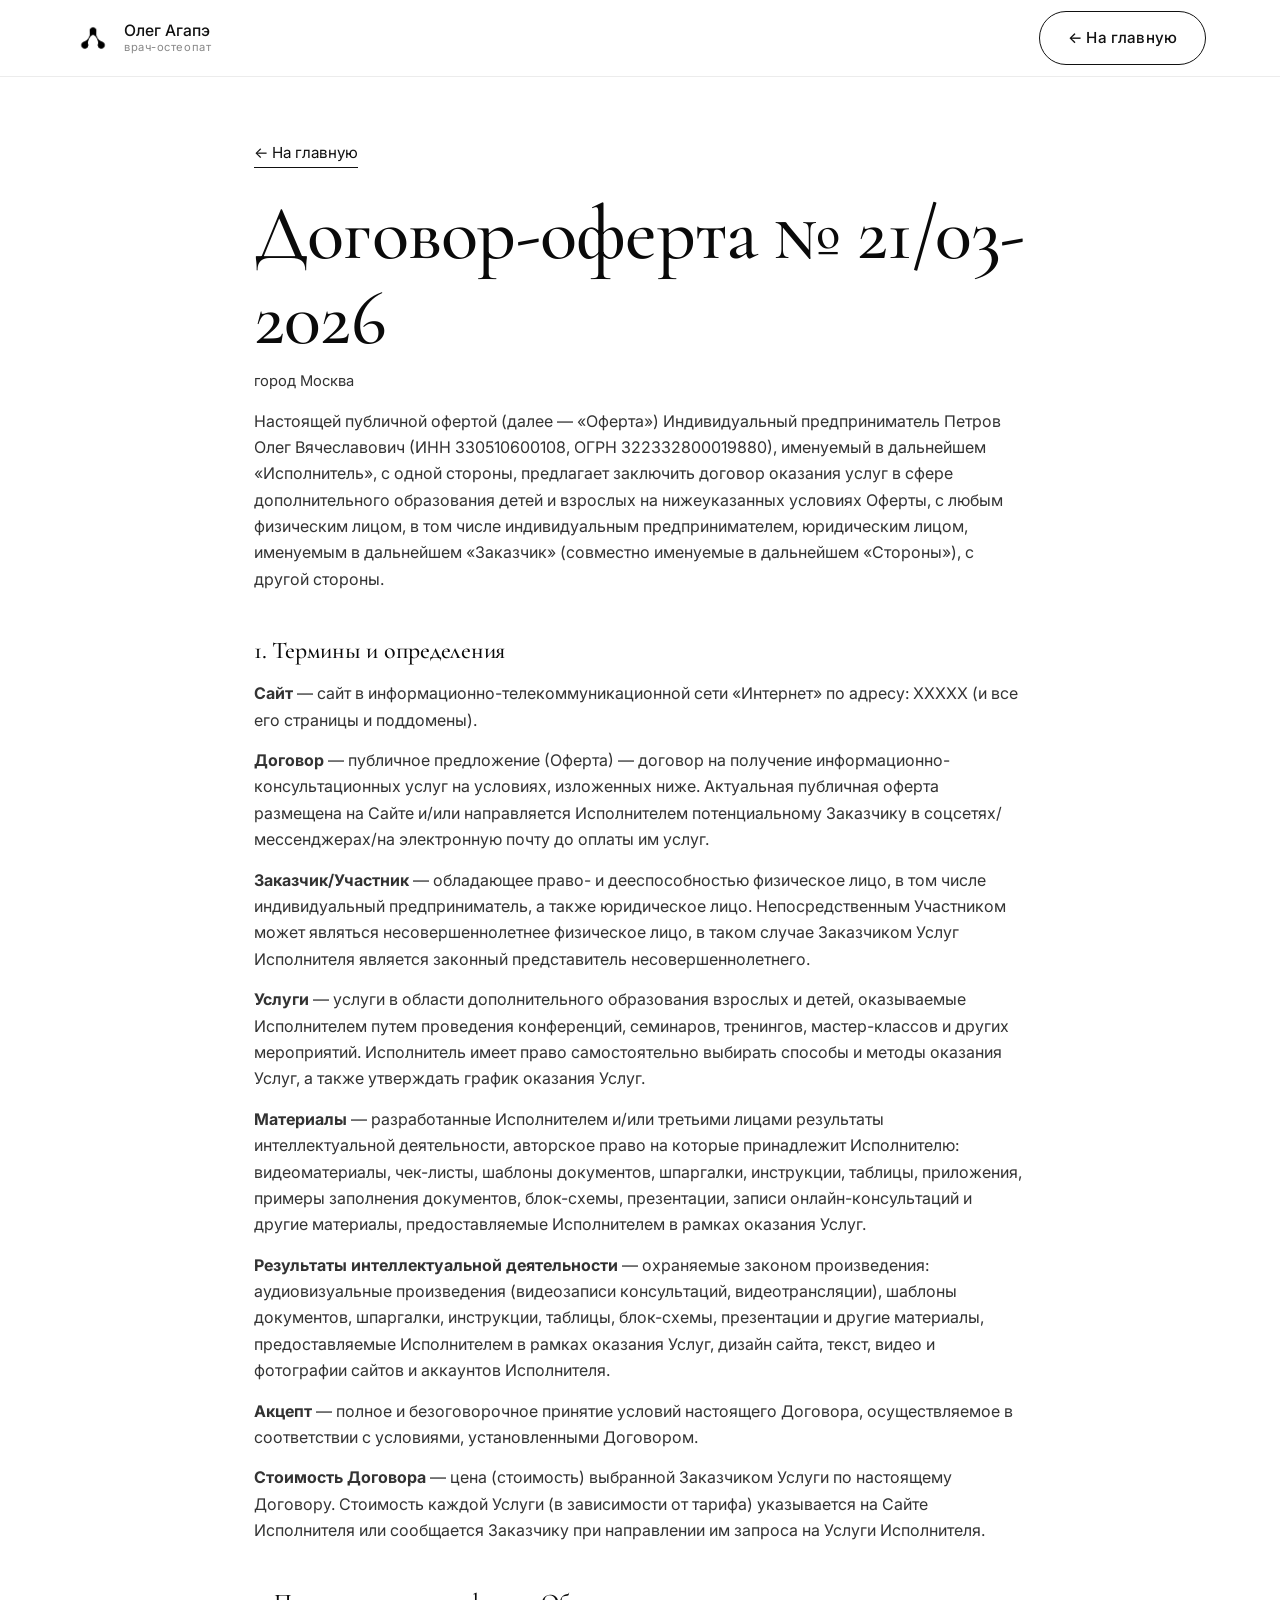
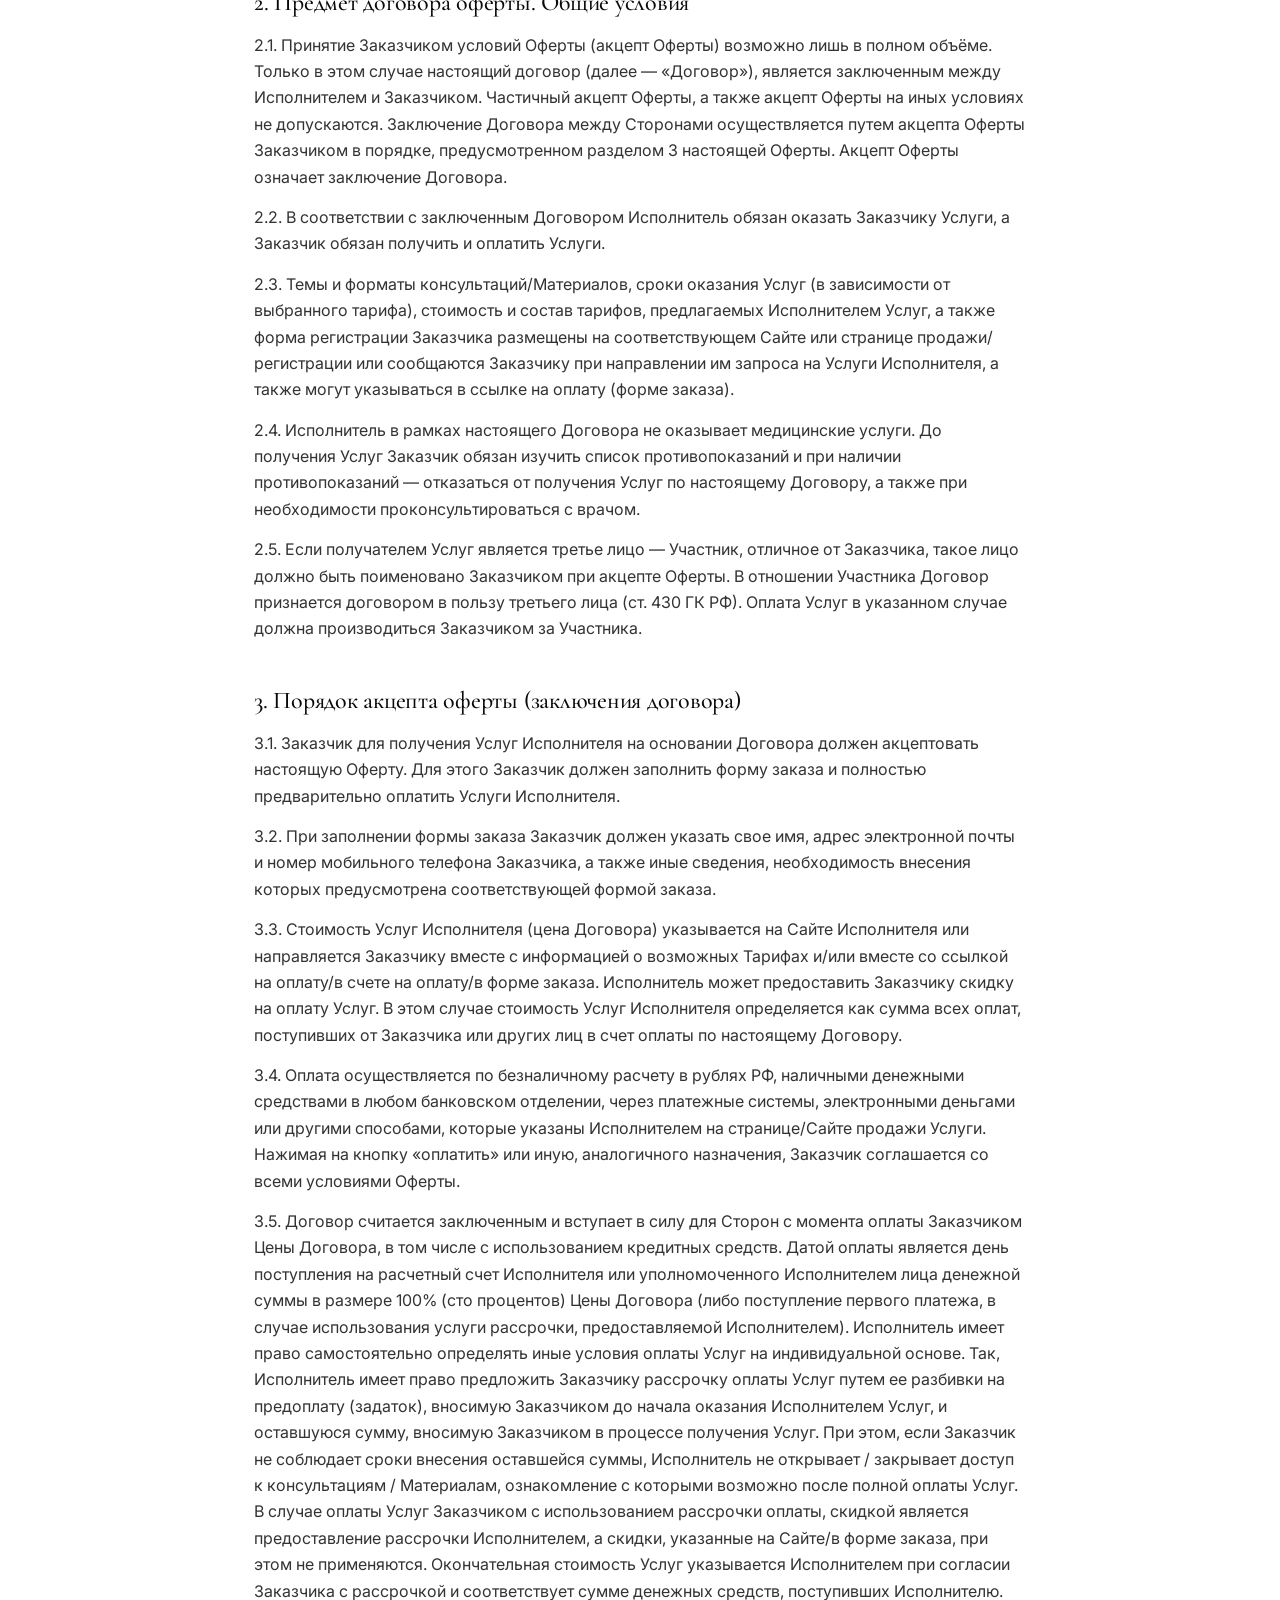
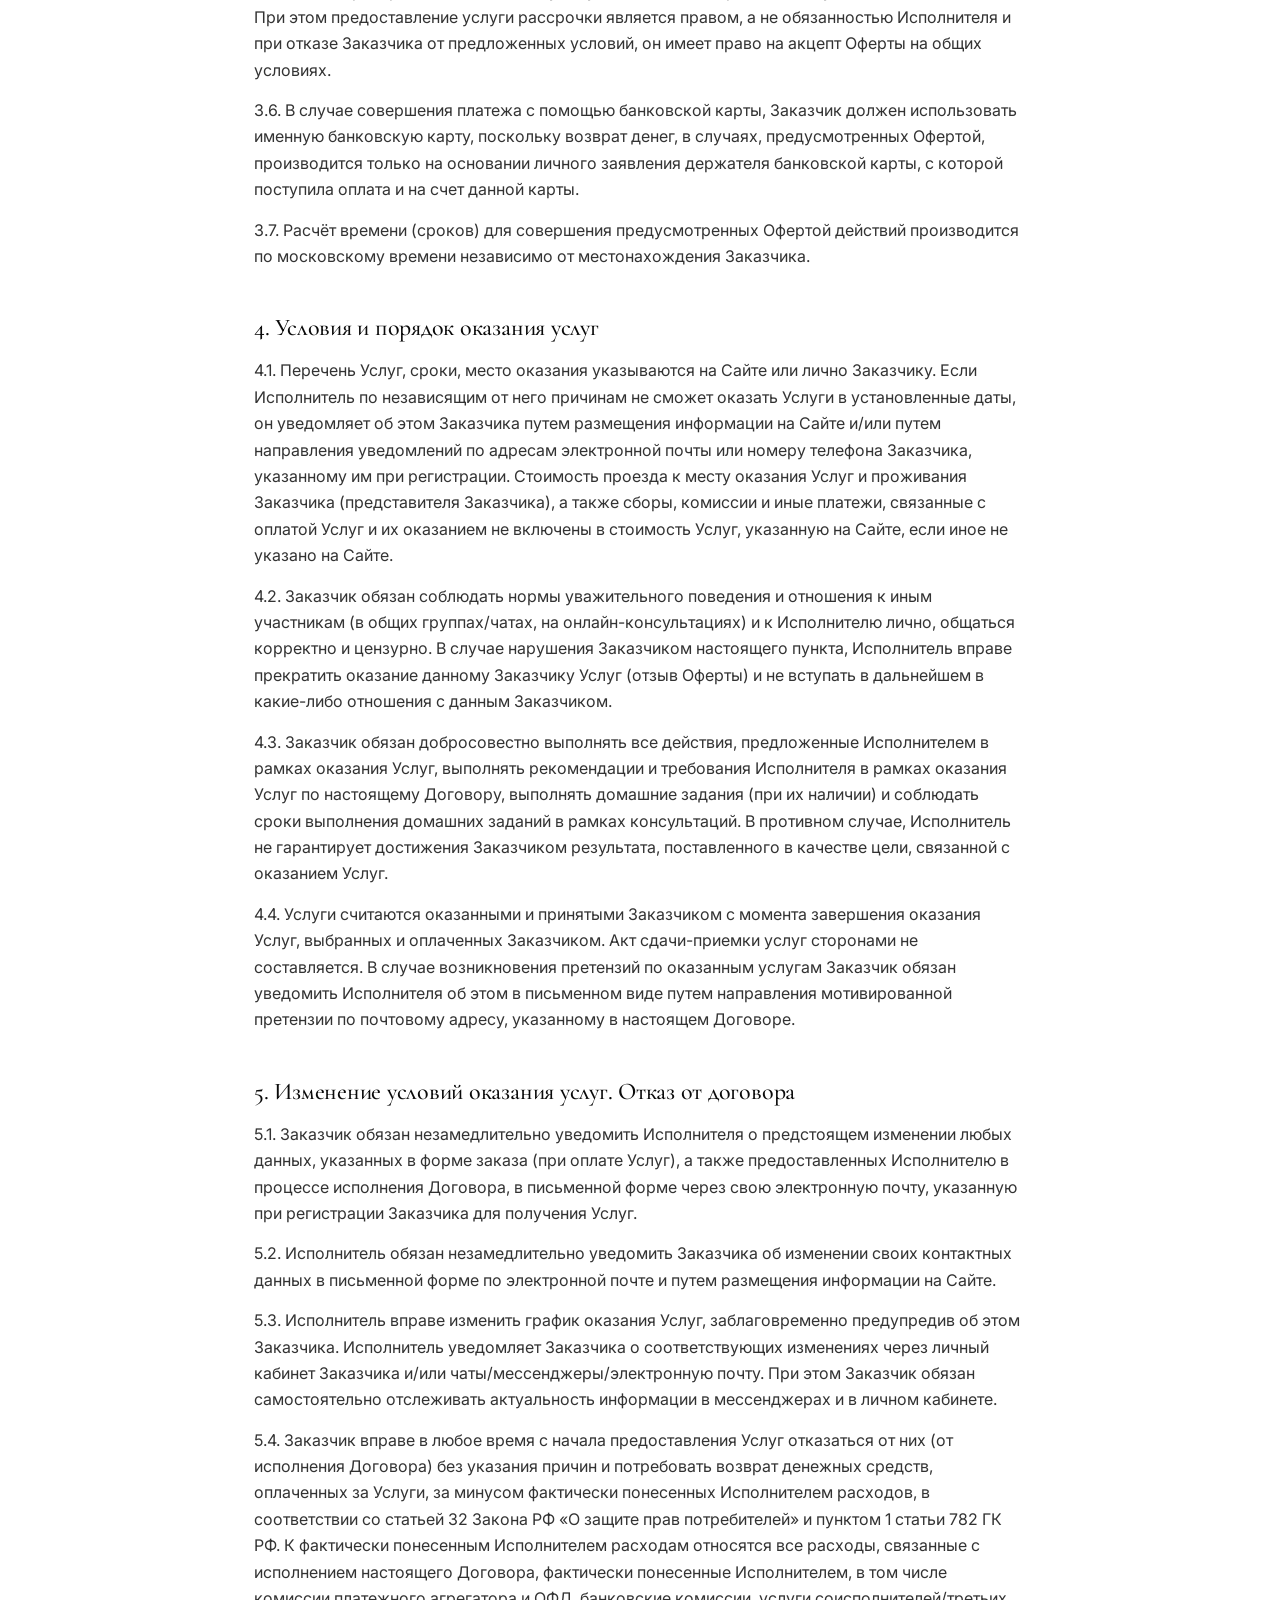
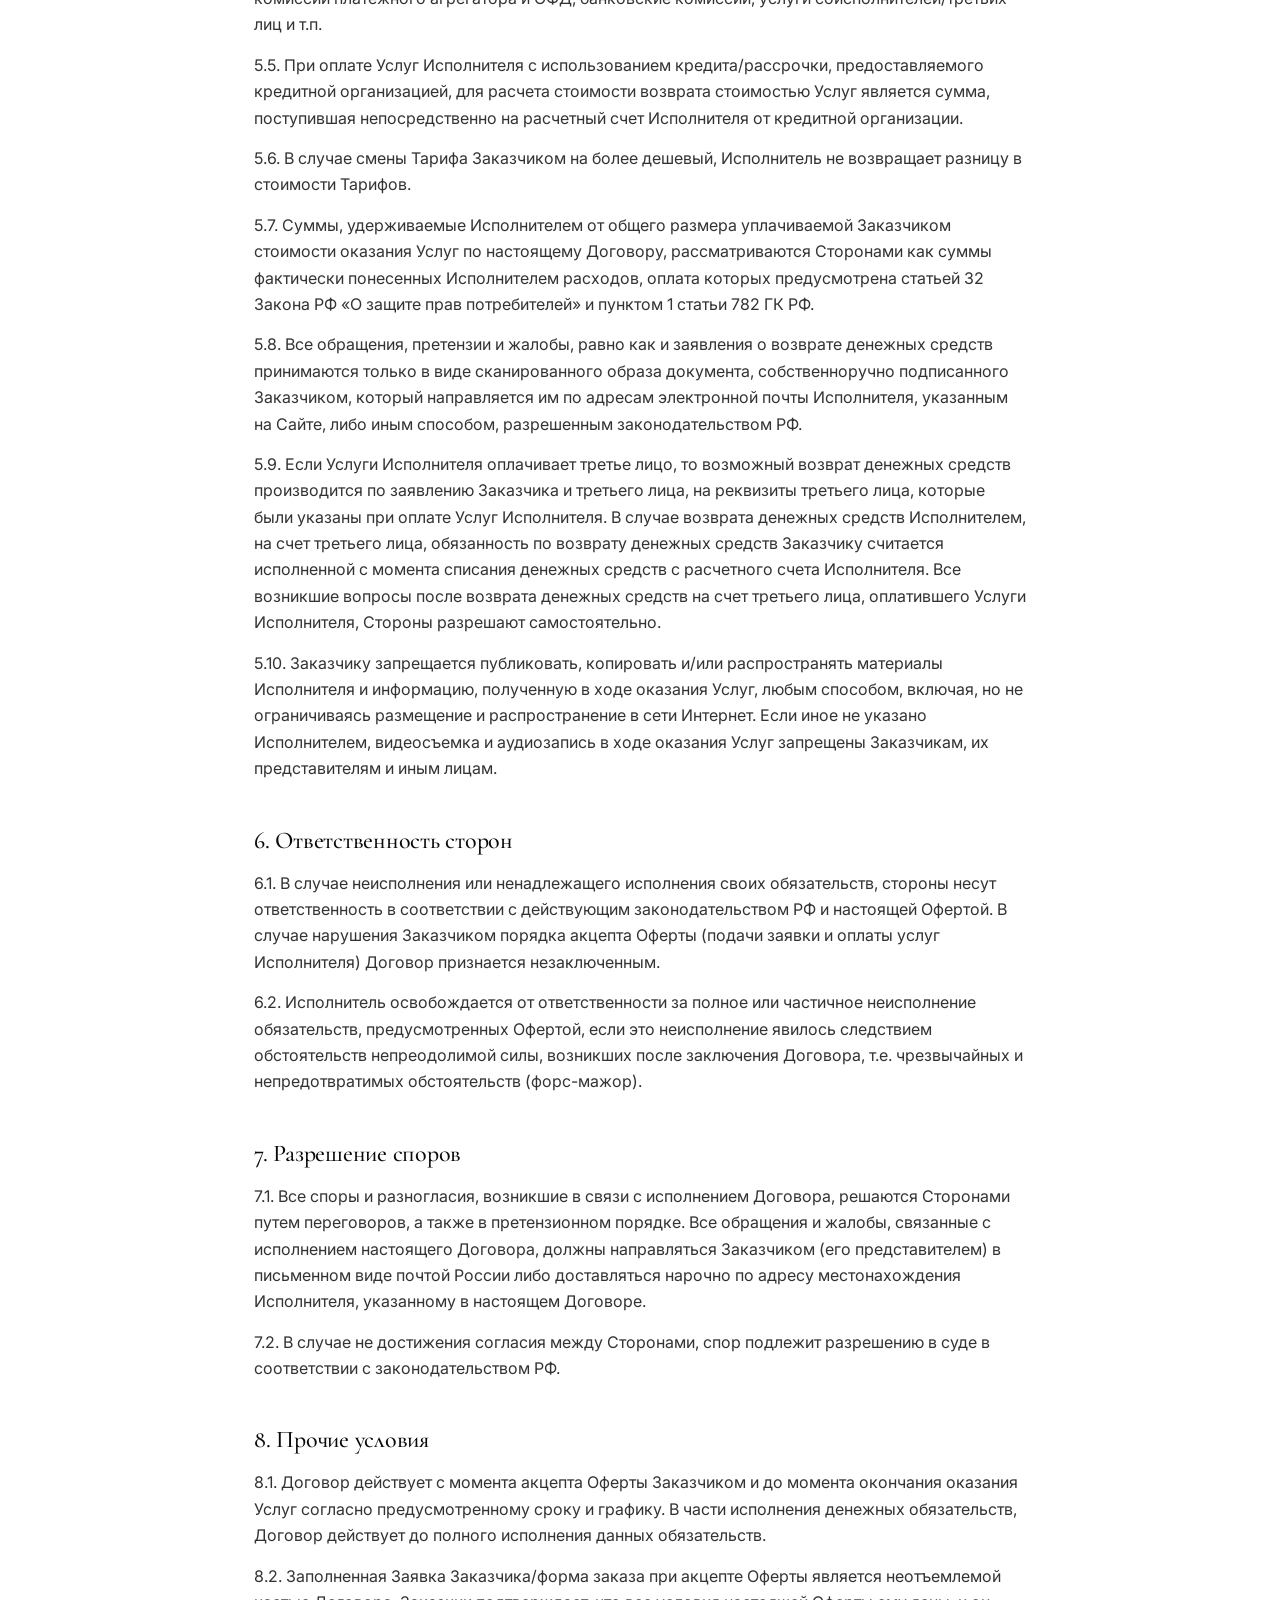
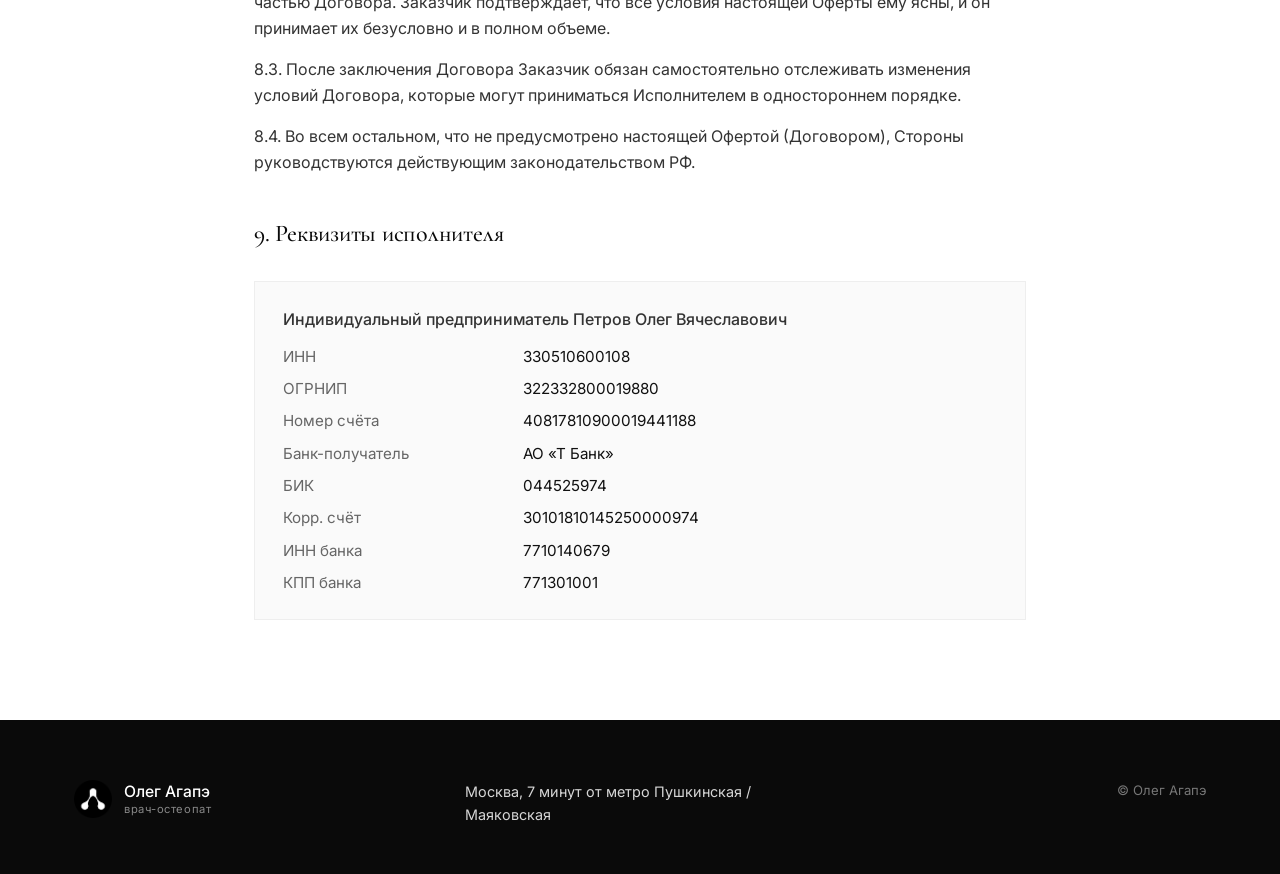
==== offer.html @ b0379479 "Initial commit: landing page, offer, diplomas gallery" ====
<!DOCTYPE html>
<html lang="ru">
<head>
    <meta charset="UTF-8">
    <meta name="viewport" content="width=device-width, initial-scale=1.0">
    <title>Публичная оферта — Олег Агапэ</title>
    <link rel="icon" type="image/png" href="images/logo.png">
    <link rel="preconnect" href="https://fonts.googleapis.com">
    <link rel="preconnect" href="https://fonts.gstatic.com" crossorigin>
    <link href="https://fonts.googleapis.com/css2?family=Cormorant+Garamond:wght@400;500;600&family=Inter:wght@300;400;500;600&display=swap" rel="stylesheet">
    <link rel="stylesheet" href="styles.css">
    <style>
        .offer { padding: 140px 0 100px; }
        .offer__inner { max-width: 820px; }
        .offer h1 { margin: 0 0 8px; }
        .offer h2 {
            font-family: 'Cormorant Garamond', Georgia, serif;
            font-size: 1.5rem;
            font-weight: 500;
            margin: 44px 0 14px;
            line-height: 1.25;
        }
        .offer__meta { color: #666; font-size: 0.92rem; margin: 0 0 36px; }
        .offer__lead { color: #333; margin: 0 0 28px; }
        .offer p { color: #333; line-height: 1.65; margin: 0 0 14px; }
        .offer p.offer__clause { padding-left: 0; }
        .offer ul, .offer ol { padding-left: 22px; color: #333; line-height: 1.65; }
        .offer ul li, .offer ol li { margin-bottom: 8px; }
        .back {
            display: inline-block;
            margin-bottom: 24px;
            border-bottom: 1px solid #111;
            padding-bottom: 2px;
            font-size: 0.95rem;
        }
        .offer__requisites {
            background: #fafafa;
            border: 1px solid #eee;
            padding: 24px 28px;
            margin-top: 32px;
        }
        .offer__requisites dl {
            display: grid;
            grid-template-columns: 220px 1fr;
            gap: 8px 20px;
            margin: 12px 0 0;
            font-size: 0.95rem;
        }
        .offer__requisites dt { color: #666; }
        .offer__requisites dd { margin: 0; color: #111; }
        @media (max-width: 640px) {
            .offer { padding: 110px 0 64px; }
            .offer h2 { font-size: 1.3rem; margin: 32px 0 12px; }
            .offer__requisites { padding: 20px; }
            .offer__requisites dl { grid-template-columns: 1fr; gap: 2px 0; }
            .offer__requisites dt { margin-top: 10px; }
        }
    </style>
</head>
<body>
<header class="header is-scrolled">
    <div class="container header__inner">
        <a href="index.html" class="logo">
            <span class="logo__mark"><img src="images/logo.png" alt="Олег Агапэ"></span>
            <span class="logo__text">Олег Агапэ<small>врач-остеопат</small></span>
        </a>
        <a href="index.html" class="btn btn--ghost">← На главную</a>
    </div>
</header>

<main>
    <section class="offer">
        <div class="container offer__inner">
            <a href="index.html" class="back">← На главную</a>
            <h1>Договор-оферта № 21/03-2026</h1>
            <p class="offer__meta">город Москва</p>

            <p class="offer__lead">Настоящей публичной офертой (далее — «Оферта») Индивидуальный предприниматель Петров Олег Вячеславович (ИНН 330510600108, ОГРН 322332800019880), именуемый в дальнейшем «Исполнитель», с одной стороны, предлагает заключить договор оказания услуг в сфере дополнительного образования детей и взрослых на нижеуказанных условиях Оферты, с любым физическим лицом, в том числе индивидуальным предпринимателем, юридическим лицом, именуемым в дальнейшем «Заказчик» (совместно именуемые в дальнейшем «Стороны»), с другой стороны.</p>

            <h2>1. Термины и определения</h2>
            <p><strong>Сайт</strong> — сайт в информационно-телекоммуникационной сети «Интернет» по адресу: ХХХХХ (и все его страницы и поддомены).</p>
            <p><strong>Договор</strong> — публичное предложение (Оферта) — договор на получение информационно-консультационных услуг на условиях, изложенных ниже. Актуальная публичная оферта размещена на Сайте и/или направляется Исполнителем потенциальному Заказчику в соцсетях/мессенджерах/на электронную почту до оплаты им услуг.</p>
            <p><strong>Заказчик/Участник</strong> — обладающее право- и дееспособностью физическое лицо, в том числе индивидуальный предприниматель, а также юридическое лицо. Непосредственным Участником может являться несовершеннолетнее физическое лицо, в таком случае Заказчиком Услуг Исполнителя является законный представитель несовершеннолетнего.</p>
            <p><strong>Услуги</strong> — услуги в области дополнительного образования взрослых и детей, оказываемые Исполнителем путем проведения конференций, семинаров, тренингов, мастер-классов и других мероприятий. Исполнитель имеет право самостоятельно выбирать способы и методы оказания Услуг, а также утверждать график оказания Услуг.</p>
            <p><strong>Материалы</strong> — разработанные Исполнителем и/или третьими лицами результаты интеллектуальной деятельности, авторское право на которые принадлежит Исполнителю: видеоматериалы, чек-листы, шаблоны документов, шпаргалки, инструкции, таблицы, приложения, примеры заполнения документов, блок-схемы, презентации, записи онлайн-консультаций и другие материалы, предоставляемые Исполнителем в рамках оказания Услуг.</p>
            <p><strong>Результаты интеллектуальной деятельности</strong> — охраняемые законом произведения: аудиовизуальные произведения (видеозаписи консультаций, видеотрансляции), шаблоны документов, шпаргалки, инструкции, таблицы, блок-схемы, презентации и другие материалы, предоставляемые Исполнителем в рамках оказания Услуг, дизайн сайта, текст, видео и фотографии сайтов и аккаунтов Исполнителя.</p>
            <p><strong>Акцепт</strong> — полное и безоговорочное принятие условий настоящего Договора, осуществляемое в соответствии с условиями, установленными Договором.</p>
            <p><strong>Стоимость Договора</strong> — цена (стоимость) выбранной Заказчиком Услуги по настоящему Договору. Стоимость каждой Услуги (в зависимости от тарифа) указывается на Сайте Исполнителя или сообщается Заказчику при направлении им запроса на Услуги Исполнителя.</p>

            <h2>2. Предмет договора оферты. Общие условия</h2>
            <p>2.1. Принятие Заказчиком условий Оферты (акцепт Оферты) возможно лишь в полном объёме. Только в этом случае настоящий договор (далее — «Договор»), является заключенным между Исполнителем и Заказчиком. Частичный акцепт Оферты, а также акцепт Оферты на иных условиях не допускаются. Заключение Договора между Сторонами осуществляется путем акцепта Оферты Заказчиком в порядке, предусмотренном разделом 3 настоящей Оферты. Акцепт Оферты означает заключение Договора.</p>
            <p>2.2. В соответствии с заключенным Договором Исполнитель обязан оказать Заказчику Услуги, а Заказчик обязан получить и оплатить Услуги.</p>
            <p>2.3. Темы и форматы консультаций/Материалов, сроки оказания Услуг (в зависимости от выбранного тарифа), стоимость и состав тарифов, предлагаемых Исполнителем Услуг, а также форма регистрации Заказчика размещены на соответствующем Сайте или странице продажи/регистрации или сообщаются Заказчику при направлении им запроса на Услуги Исполнителя, а также могут указываться в ссылке на оплату (форме заказа).</p>
            <p>2.4. Исполнитель в рамках настоящего Договора не оказывает медицинские услуги. До получения Услуг Заказчик обязан изучить список противопоказаний и при наличии противопоказаний — отказаться от получения Услуг по настоящему Договору, а также при необходимости проконсультироваться с врачом.</p>
            <p>2.5. Если получателем Услуг является третье лицо — Участник, отличное от Заказчика, такое лицо должно быть поименовано Заказчиком при акцепте Оферты. В отношении Участника Договор признается договором в пользу третьего лица (ст. 430 ГК РФ). Оплата Услуг в указанном случае должна производиться Заказчиком за Участника.</p>

            <h2>3. Порядок акцепта оферты (заключения договора)</h2>
            <p>3.1. Заказчик для получения Услуг Исполнителя на основании Договора должен акцептовать настоящую Оферту. Для этого Заказчик должен заполнить форму заказа и полностью предварительно оплатить Услуги Исполнителя.</p>
            <p>3.2. При заполнении формы заказа Заказчик должен указать свое имя, адрес электронной почты и номер мобильного телефона Заказчика, а также иные сведения, необходимость внесения которых предусмотрена соответствующей формой заказа.</p>
            <p>3.3. Стоимость Услуг Исполнителя (цена Договора) указывается на Сайте Исполнителя или направляется Заказчику вместе с информацией о возможных Тарифах и/или вместе со ссылкой на оплату/в счете на оплату/в форме заказа. Исполнитель может предоставить Заказчику скидку на оплату Услуг. В этом случае стоимость Услуг Исполнителя определяется как сумма всех оплат, поступивших от Заказчика или других лиц в счет оплаты по настоящему Договору.</p>
            <p>3.4. Оплата осуществляется по безналичному расчету в рублях РФ, наличными денежными средствами в любом банковском отделении, через платежные системы, электронными деньгами или другими способами, которые указаны Исполнителем на странице/Сайте продажи Услуги. Нажимая на кнопку «оплатить» или иную, аналогичного назначения, Заказчик соглашается со всеми условиями Оферты.</p>
            <p>3.5. Договор считается заключенным и вступает в силу для Сторон с момента оплаты Заказчиком Цены Договора, в том числе с использованием кредитных средств. Датой оплаты является день поступления на расчетный счет Исполнителя или уполномоченного Исполнителем лица денежной суммы в размере 100% (сто процентов) Цены Договора (либо поступление первого платежа, в случае использования услуги рассрочки, предоставляемой Исполнителем). Исполнитель имеет право самостоятельно определять иные условия оплаты Услуг на индивидуальной основе. Так, Исполнитель имеет право предложить Заказчику рассрочку оплаты Услуг путем ее разбивки на предоплату (задаток), вносимую Заказчиком до начала оказания Исполнителем Услуг, и оставшуюся сумму, вносимую Заказчиком в процессе получения Услуг. При этом, если Заказчик не соблюдает сроки внесения оставшейся суммы, Исполнитель не открывает / закрывает доступ к консультациям / Материалам, ознакомление с которыми возможно после полной оплаты Услуг. В случае оплаты Услуг Заказчиком с использованием рассрочки оплаты, скидкой является предоставление рассрочки Исполнителем, а скидки, указанные на Сайте/в форме заказа, при этом не применяются. Окончательная стоимость Услуг указывается Исполнителем при согласии Заказчика с рассрочкой и соответствует сумме денежных средств, поступивших Исполнителю. При этом предоставление услуги рассрочки является правом, а не обязанностью Исполнителя и при отказе Заказчика от предложенных условий, он имеет право на акцепт Оферты на общих условиях.</p>
            <p>3.6. В случае совершения платежа с помощью банковской карты, Заказчик должен использовать именную банковскую карту, поскольку возврат денег, в случаях, предусмотренных Офертой, производится только на основании личного заявления держателя банковской карты, с которой поступила оплата и на счет данной карты.</p>
            <p>3.7. Расчёт времени (сроков) для совершения предусмотренных Офертой действий производится по московскому времени независимо от местонахождения Заказчика.</p>

            <h2>4. Условия и порядок оказания услуг</h2>
            <p>4.1. Перечень Услуг, сроки, место оказания указываются на Сайте или лично Заказчику. Если Исполнитель по независящим от него причинам не сможет оказать Услуги в установленные даты, он уведомляет об этом Заказчика путем размещения информации на Сайте и/или путем направления уведомлений по адресам электронной почты или номеру телефона Заказчика, указанному им при регистрации. Стоимость проезда к месту оказания Услуг и проживания Заказчика (представителя Заказчика), а также сборы, комиссии и иные платежи, связанные с оплатой Услуг и их оказанием не включены в стоимость Услуг, указанную на Сайте, если иное не указано на Сайте.</p>
            <p>4.2. Заказчик обязан соблюдать нормы уважительного поведения и отношения к иным участникам (в общих группах/чатах, на онлайн-консультациях) и к Исполнителю лично, общаться корректно и цензурно. В случае нарушения Заказчиком настоящего пункта, Исполнитель вправе прекратить оказание данному Заказчику Услуг (отзыв Оферты) и не вступать в дальнейшем в какие-либо отношения с данным Заказчиком.</p>
            <p>4.3. Заказчик обязан добросовестно выполнять все действия, предложенные Исполнителем в рамках оказания Услуг, выполнять рекомендации и требования Исполнителя в рамках оказания Услуг по настоящему Договору, выполнять домашние задания (при их наличии) и соблюдать сроки выполнения домашних заданий в рамках консультаций. В противном случае, Исполнитель не гарантирует достижения Заказчиком результата, поставленного в качестве цели, связанной с оказанием Услуг.</p>
            <p>4.4. Услуги считаются оказанными и принятыми Заказчиком с момента завершения оказания Услуг, выбранных и оплаченных Заказчиком. Акт сдачи-приемки услуг сторонами не составляется. В случае возникновения претензий по оказанным услугам Заказчик обязан уведомить Исполнителя об этом в письменном виде путем направления мотивированной претензии по почтовому адресу, указанному в настоящем Договоре.</p>

            <h2>5. Изменение условий оказания услуг. Отказ от договора</h2>
            <p>5.1. Заказчик обязан незамедлительно уведомить Исполнителя о предстоящем изменении любых данных, указанных в форме заказа (при оплате Услуг), а также предоставленных Исполнителю в процессе исполнения Договора, в письменной форме через свою электронную почту, указанную при регистрации Заказчика для получения Услуг.</p>
            <p>5.2. Исполнитель обязан незамедлительно уведомить Заказчика об изменении своих контактных данных в письменной форме по электронной почте и путем размещения информации на Сайте.</p>
            <p>5.3. Исполнитель вправе изменить график оказания Услуг, заблаговременно предупредив об этом Заказчика. Исполнитель уведомляет Заказчика о соответствующих изменениях через личный кабинет Заказчика и/или чаты/мессенджеры/электронную почту. При этом Заказчик обязан самостоятельно отслеживать актуальность информации в мессенджерах и в личном кабинете.</p>
            <p>5.4. Заказчик вправе в любое время с начала предоставления Услуг отказаться от них (от исполнения Договора) без указания причин и потребовать возврат денежных средств, оплаченных за Услуги, за минусом фактически понесенных Исполнителем расходов, в соответствии со статьей 32 Закона РФ «О защите прав потребителей» и пунктом 1 статьи 782 ГК РФ. К фактически понесенным Исполнителем расходам относятся все расходы, связанные с исполнением настоящего Договора, фактически понесенные Исполнителем, в том числе комиссии платежного агрегатора и ОФД, банковские комиссии, услуги соисполнителей/третьих лиц и т.п.</p>
            <p>5.5. При оплате Услуг Исполнителя с использованием кредита/рассрочки, предоставляемого кредитной организацией, для расчета стоимости возврата стоимостью Услуг является сумма, поступившая непосредственно на расчетный счет Исполнителя от кредитной организации.</p>
            <p>5.6. В случае смены Тарифа Заказчиком на более дешевый, Исполнитель не возвращает разницу в стоимости Тарифов.</p>
            <p>5.7. Суммы, удерживаемые Исполнителем от общего размера уплачиваемой Заказчиком стоимости оказания Услуг по настоящему Договору, рассматриваются Сторонами как суммы фактически понесенных Исполнителем расходов, оплата которых предусмотрена статьей 32 Закона РФ «О защите прав потребителей» и пунктом 1 статьи 782 ГК РФ.</p>
            <p>5.8. Все обращения, претензии и жалобы, равно как и заявления о возврате денежных средств принимаются только в виде сканированного образа документа, собственноручно подписанного Заказчиком, который направляется им по адресам электронной почты Исполнителя, указанным на Сайте, либо иным способом, разрешенным законодательством РФ.</p>
            <p>5.9. Если Услуги Исполнителя оплачивает третье лицо, то возможный возврат денежных средств производится по заявлению Заказчика и третьего лица, на реквизиты третьего лица, которые были указаны при оплате Услуг Исполнителя. В случае возврата денежных средств Исполнителем, на счет третьего лица, обязанность по возврату денежных средств Заказчику считается исполненной с момента списания денежных средств с расчетного счета Исполнителя. Все возникшие вопросы после возврата денежных средств на счет третьего лица, оплатившего Услуги Исполнителя, Стороны разрешают самостоятельно.</p>
            <p>5.10. Заказчику запрещается публиковать, копировать и/или распространять материалы Исполнителя и информацию, полученную в ходе оказания Услуг, любым способом, включая, но не ограничиваясь размещение и распространение в сети Интернет. Если иное не указано Исполнителем, видеосъемка и аудиозапись в ходе оказания Услуг запрещены Заказчикам, их представителям и иным лицам.</p>

            <h2>6. Ответственность сторон</h2>
            <p>6.1. В случае неисполнения или ненадлежащего исполнения своих обязательств, стороны несут ответственность в соответствии с действующим законодательством РФ и настоящей Офертой. В случае нарушения Заказчиком порядка акцепта Оферты (подачи заявки и оплаты услуг Исполнителя) Договор признается незаключенным.</p>
            <p>6.2. Исполнитель освобождается от ответственности за полное или частичное неисполнение обязательств, предусмотренных Офертой, если это неисполнение явилось следствием обстоятельств непреодолимой силы, возникших после заключения Договора, т.е. чрезвычайных и непредотвратимых обстоятельств (форс-мажор).</p>

            <h2>7. Разрешение споров</h2>
            <p>7.1. Все споры и разногласия, возникшие в связи с исполнением Договора, решаются Сторонами путем переговоров, а также в претензионном порядке. Все обращения и жалобы, связанные с исполнением настоящего Договора, должны направляться Заказчиком (его представителем) в письменном виде почтой России либо доставляться нарочно по адресу местонахождения Исполнителя, указанному в настоящем Договоре.</p>
            <p>7.2. В случае не достижения согласия между Сторонами, спор подлежит разрешению в суде в соответствии с законодательством РФ.</p>

            <h2>8. Прочие условия</h2>
            <p>8.1. Договор действует с момента акцепта Оферты Заказчиком и до момента окончания оказания Услуг согласно предусмотренному сроку и графику. В части исполнения денежных обязательств, Договор действует до полного исполнения данных обязательств.</p>
            <p>8.2. Заполненная Заявка Заказчика/форма заказа при акцепте Оферты является неотъемлемой частью Договора. Заказчик подтверждает, что все условия настоящей Оферты ему ясны, и он принимает их безусловно и в полном объеме.</p>
            <p>8.3. После заключения Договора Заказчик обязан самостоятельно отслеживать изменения условий Договора, которые могут приниматься Исполнителем в одностороннем порядке.</p>
            <p>8.4. Во всем остальном, что не предусмотрено настоящей Офертой (Договором), Стороны руководствуются действующим законодательством РФ.</p>

            <h2>9. Реквизиты исполнителя</h2>
            <div class="offer__requisites">
                <p style="margin:0 0 8px; font-weight: 500;">Индивидуальный предприниматель Петров Олег Вячеславович</p>
                <dl>
                    <dt>ИНН</dt><dd>330510600108</dd>
                    <dt>ОГРНИП</dt><dd>322332800019880</dd>
                    <dt>Номер счёта</dt><dd>40817810900019441188</dd>
                    <dt>Банк-получатель</dt><dd>АО «Т Банк»</dd>
                    <dt>БИК</dt><dd>044525974</dd>
                    <dt>Корр. счёт</dt><dd>30101810145250000974</dd>
                    <dt>ИНН банка</dt><dd>7710140679</dd>
                    <dt>КПП банка</dt><dd>771301001</dd>
                </dl>
            </div>
        </div>
    </section>
</main>

<footer class="footer">
    <div class="container footer__inner">
        <div class="footer__col">
            <span class="logo logo--footer">
                <span class="logo__mark"><img src="images/logo.png" alt="Олег Агапэ"></span>
                <span class="logo__text">Олег Агапэ<small>врач-остеопат</small></span>
            </span>
        </div>
        <div class="footer__col">
            <p>Москва, 7 минут от метро Пушкинская / Маяковская</p>
        </div>
        <div class="footer__col footer__col--right">
            <p class="footer__copy">© Олег Агапэ</p>
        </div>
    </div>
</footer>
</body>
</html>
---- styles.css ----
/* ---------- Reset & base ---------- */
*, *::before, *::after { box-sizing: border-box; }
html, body { margin: 0; padding: 0; }
html { scroll-behavior: smooth; }
body {
    font-family: 'Inter', -apple-system, BlinkMacSystemFont, "Segoe UI", sans-serif;
    color: #111;
    background: #fff;
    font-size: 16px;
    line-height: 1.6;
    -webkit-font-smoothing: antialiased;
    -moz-osx-font-smoothing: grayscale;
}
img { max-width: 100%; display: block; }
a { color: inherit; text-decoration: none; }
ul, ol { padding: 0; margin: 0; list-style: none; }
button { font: inherit; cursor: pointer; border: none; background: none; color: inherit; }

.container {
    width: 100%;
    max-width: 1180px;
    margin: 0 auto;
    padding: 0 24px;
}

/* ---------- Typography ---------- */
h1, h2, h3 {
    font-family: 'Cormorant Garamond', Georgia, serif;
    font-weight: 500;
    letter-spacing: -0.01em;
    line-height: 1.1;
    margin: 0;
    color: #0a0a0a;
}
h1 { font-size: clamp(2.6rem, 6vw, 5rem); }
h2 { font-size: clamp(2rem, 4vw, 3.2rem); }
h3 { font-size: clamp(1.25rem, 2vw, 1.5rem); }

p { margin: 0 0 1em; }

.eyebrow {
    font-family: 'Inter', sans-serif;
    font-size: 0.78rem;
    text-transform: uppercase;
    letter-spacing: 0.22em;
    color: #888;
    margin: 0 0 14px;
    font-weight: 500;
}
.subhead {
    font-family: 'Cormorant Garamond', Georgia, serif;
    font-weight: 500;
    font-size: 1.6rem;
    margin: 60px 0 24px;
    color: #0a0a0a;
}

.section { padding: 110px 0; border-top: 1px solid #ececec; }
.section--alt { background: #fafafa; }
.section__title { margin-bottom: 28px; max-width: 800px; }
.section__lead { color: #555; max-width: 640px; font-size: 1.05rem; margin-bottom: 50px; }

/* ---------- Buttons ---------- */
.btn {
    display: inline-flex;
    align-items: center;
    justify-content: center;
    padding: 14px 28px;
    border-radius: 999px;
    font-weight: 500;
    font-size: 0.95rem;
    letter-spacing: 0.01em;
    transition: all .2s ease;
    border: 1px solid transparent;
    white-space: nowrap;
    cursor: pointer;
}
.btn--primary { background: #111; color: #fff; }
.btn--primary:hover { background: #fff; color: #111; border-color: #111; }
.btn--ghost { background: transparent; color: #111; border-color: #111; }
.btn--ghost:hover { background: #111; color: #fff; }
.btn--lg { padding: 18px 36px; font-size: 1rem; }

/* ---------- Header ---------- */
.header {
    position: fixed;
    top: 0; left: 0; right: 0;
    z-index: 100;
    background: rgba(255,255,255,0.92);
    backdrop-filter: saturate(180%) blur(14px);
    -webkit-backdrop-filter: saturate(180%) blur(14px);
    border-bottom: 1px solid transparent;
    transition: border-color .2s ease, background .2s ease;
}
.header.is-scrolled {
    border-bottom-color: #ececec;
    background: rgba(255,255,255,0.96);
}
.header__inner {
    display: flex;
    align-items: center;
    justify-content: space-between;
    gap: 24px;
    height: 76px;
}
.logo {
    display: inline-flex;
    align-items: center;
    gap: 12px;
    font-weight: 500;
}
.logo__mark {
    display: inline-flex;
    align-items: center;
    justify-content: center;
    width: 38px; height: 38px;
}
.logo__mark img {
    width: 100%;
    height: 100%;
    object-fit: contain;
    display: block;
}
.logo__text {
    display: flex;
    flex-direction: column;
    line-height: 1.1;
    font-size: 0.98rem;
}
.logo__text small {
    font-size: 0.7rem;
    color: #888;
    font-weight: 400;
    text-transform: lowercase;
    letter-spacing: 0.05em;
    margin-top: 2px;
}

.nav {
    display: flex;
    align-items: center;
    gap: 28px;
}
.nav__link {
    font-size: 0.92rem;
    color: #333;
    position: relative;
    padding: 6px 0;
    transition: color .2s ease;
}
.nav__link::after {
    content: '';
    position: absolute;
    left: 0; right: 0; bottom: 0;
    height: 1px;
    background: #111;
    transform: scaleX(0);
    transform-origin: left;
    transition: transform .25s ease;
}
.nav__link:hover { color: #111; }
.nav__link:hover::after { transform: scaleX(1); }

.header__cta { padding: 11px 22px; font-size: 0.9rem; }

.burger {
    display: none;
    flex-direction: column;
    gap: 5px;
    width: 32px; height: 32px;
    align-items: center;
    justify-content: center;
}
.burger span {
    display: block;
    width: 22px; height: 1.5px;
    background: #111;
    transition: transform .25s ease, opacity .25s ease;
}
.burger.is-open span:nth-child(1) { transform: translateY(6.5px) rotate(45deg); }
.burger.is-open span:nth-child(2) { opacity: 0; }
.burger.is-open span:nth-child(3) { transform: translateY(-6.5px) rotate(-45deg); }

/* ---------- Hero ---------- */
.hero { padding: 160px 0 110px; }
.hero__inner {
    display: grid;
    grid-template-columns: 1fr 1fr;
    gap: 80px;
    align-items: center;
}
.hero__media {
    position: relative;
    aspect-ratio: 4 / 5;
    background: #f2f2f2;
    overflow: hidden;
}
.hero__photo {
    width: 100%;
    height: 100%;
    object-fit: cover;
    filter: grayscale(100%) contrast(1.02);
}
.hero__placeholder {
    display: none;
    position: absolute;
    inset: 0;
    align-items: center;
    justify-content: center;
    color: #999;
    font-family: 'Cormorant Garamond', Georgia, serif;
    font-size: 1.4rem;
    text-align: center;
    line-height: 1.4;
    background: repeating-linear-gradient(45deg, #f2f2f2 0 14px, #ededed 14px 28px);
}
.hero__media--placeholder .hero__placeholder { display: flex; }

.hero__eyebrow {
    text-transform: uppercase;
    letter-spacing: 0.22em;
    font-size: 0.78rem;
    color: #888;
    margin: 0 0 22px;
}
.hero__title { margin-bottom: 22px; }
.hero__sub {
    font-size: 1.1rem;
    color: #444;
    max-width: 460px;
    margin-bottom: 40px;
}

/* ---------- About ---------- */
.about__list {
    display: grid;
    grid-template-columns: 1fr 1fr;
    gap: 14px 40px;
    max-width: 960px;
    margin-bottom: 80px;
}
.about__list li {
    position: relative;
    padding-left: 26px;
    color: #2a2a2a;
    font-size: 1rem;
    line-height: 1.6;
}
.about__list li::before {
    content: '';
    position: absolute;
    left: 0; top: 12px;
    width: 14px; height: 1px;
    background: #111;
}

.diplomas { margin-top: 40px; }
.diplomas__title {
    font-family: 'Cormorant Garamond', Georgia, serif;
    font-size: 1.6rem;
    margin: 0 0 28px;
}
.diplomas__grid {
    display: grid;
    grid-template-columns: repeat(4, 1fr);
    gap: 24px;
    margin-bottom: 32px;
}
.diploma {
    display: flex;
    flex-direction: column;
    gap: 14px;
    background: transparent;
    border: 0;
    padding: 0;
    margin: 0;
    text-align: left;
    font: inherit;
    color: inherit;
    cursor: pointer;
}
.diploma__img {
    display: block;
    aspect-ratio: 3 / 4;
    background: #f4f4f4;
    border: 1px solid #e6e6e6;
    overflow: hidden;
    transition: transform .25s ease, box-shadow .25s ease;
}
.diploma__img img {
    width: 100%;
    height: 100%;
    object-fit: cover;
    object-position: center;
    display: block;
}
.diploma:hover .diploma__img,
.diploma:focus-visible .diploma__img {
    transform: translateY(-2px);
    box-shadow: 0 12px 28px rgba(0, 0, 0, .08);
}
.diploma:focus-visible { outline: none; }
.diploma:focus-visible .diploma__img { box-shadow: 0 0 0 2px #111, 0 12px 28px rgba(0, 0, 0, .08); }
.diploma__caption {
    font-size: 0.88rem;
    color: #555;
    margin: 0;
    line-height: 1.4;
    display: block;
}
.link-arrow {
    display: inline-block;
    border-bottom: 1px solid #111;
    padding-bottom: 3px;
    font-size: 0.95rem;
    transition: gap .2s ease;
}
.link-arrow--btn {
    background: transparent;
    border: 0;
    border-bottom: 1px solid #111;
    padding: 0 0 3px;
    margin: 0;
    font: inherit;
    color: inherit;
    cursor: pointer;
}

/* Lightbox */
.lightbox {
    position: fixed;
    inset: 0;
    background: rgba(17, 17, 17, .92);
    display: none;
    flex-direction: column;
    align-items: center;
    justify-content: center;
    z-index: 1000;
    padding: 24px;
}
.lightbox.is-open { display: flex; }
.lightbox__stage {
    margin: 0;
    max-width: min(1100px, 100%);
    max-height: calc(100vh - 220px);
    display: flex;
    flex-direction: column;
    align-items: center;
    gap: 14px;
    flex: 1 1 auto;
    min-height: 0;
}
.lightbox__img {
    max-width: 100%;
    max-height: 100%;
    object-fit: contain;
    background: #fff;
    box-shadow: 0 20px 60px rgba(0, 0, 0, .4);
    min-height: 0;
}
.lightbox__caption {
    color: #e8e8e8;
    font-size: 0.95rem;
    text-align: center;
    max-width: 720px;
}
.lightbox__close,
.lightbox__nav {
    position: absolute;
    background: rgba(255, 255, 255, .08);
    color: #fff;
    border: 1px solid rgba(255, 255, 255, .2);
    width: 48px;
    height: 48px;
    border-radius: 50%;
    font-size: 1.8rem;
    line-height: 1;
    cursor: pointer;
    display: flex;
    align-items: center;
    justify-content: center;
    transition: background .2s ease;
}
.lightbox__close:hover,
.lightbox__nav:hover { background: rgba(255, 255, 255, .18); }
.lightbox__close { top: 20px; right: 20px; }
.lightbox__nav--prev { left: 20px; top: 50%; transform: translateY(-50%); }
.lightbox__nav--next { right: 20px; top: 50%; transform: translateY(-50%); }
.lightbox__thumbs {
    display: flex;
    gap: 8px;
    overflow-x: auto;
    padding: 12px 8px 4px;
    max-width: 100%;
    scrollbar-width: thin;
    scrollbar-color: rgba(255,255,255,.3) transparent;
}
.lightbox__thumbs::-webkit-scrollbar { height: 6px; }
.lightbox__thumbs::-webkit-scrollbar-thumb { background: rgba(255,255,255,.3); border-radius: 3px; }
.lightbox__thumb {
    flex: 0 0 auto;
    width: 68px;
    height: 90px;
    padding: 0;
    border: 2px solid transparent;
    background: #fff;
    cursor: pointer;
    overflow: hidden;
    opacity: .55;
    transition: opacity .2s ease, border-color .2s ease;
}
.lightbox__thumb img {
    width: 100%;
    height: 100%;
    object-fit: cover;
    display: block;
}
.lightbox__thumb:hover { opacity: .85; }
.lightbox__thumb.is-active {
    opacity: 1;
    border-color: #fff;
}
body.lightbox-open { overflow: hidden; }

@media (max-width: 640px) {
    .lightbox { padding: 16px; }
    .lightbox__close { top: 12px; right: 12px; width: 40px; height: 40px; font-size: 1.5rem; }
    .lightbox__nav { width: 40px; height: 40px; font-size: 1.5rem; }
    .lightbox__nav--prev { left: 8px; }
    .lightbox__nav--next { right: 8px; }
    .lightbox__thumb { width: 54px; height: 72px; }
    .lightbox__stage { max-height: calc(100vh - 180px); }
}
.link-arrow:hover { opacity: 0.7; }

/* ---------- Prices ---------- */
.prices {
    display: grid;
    grid-template-columns: repeat(3, 1fr);
    gap: 20px;
    margin-bottom: 24px;
}
.price-card {
    background: #fff;
    border: 1px solid #e6e6e6;
    padding: 36px 30px;
    display: flex;
    flex-direction: column;
    gap: 12px;
    transition: border-color .2s ease, transform .2s ease;
}
.price-card:hover { border-color: #111; }
.price-card--accent {
    background: #111;
    color: #fff;
    border-color: #111;
}
.price-card--accent .price-card__title,
.price-card--accent .price-card__amount { color: #fff; }
.price-card--accent .price-card__meta { color: #aaa; }
.price-card--accent .btn--primary { background: #fff; color: #111; }
.price-card--accent .btn--primary:hover { background: transparent; color: #fff; border-color: #fff; }

.price-card__title {
    font-family: 'Cormorant Garamond', Georgia, serif;
    font-size: 1.5rem;
    color: #111;
    margin: 0;
}
.price-card__meta {
    font-size: 0.85rem;
    color: #888;
    text-transform: uppercase;
    letter-spacing: 0.1em;
    margin: 0;
}
.price-card__amount {
    font-family: 'Cormorant Garamond', Georgia, serif;
    font-size: 2.4rem;
    color: #111;
    margin: 8px 0 18px;
    line-height: 1;
}
.price-card .btn { margin-top: auto; align-self: flex-start; }

/* ---------- Tags ---------- */
.tags {
    display: flex;
    flex-wrap: wrap;
    gap: 10px;
    margin-bottom: 70px;
}
.tags li {
    border: 1px solid #d8d8d8;
    padding: 10px 18px;
    border-radius: 999px;
    font-size: 0.92rem;
    color: #2a2a2a;
    background: #fff;
    transition: all .2s ease;
}
.tags li:hover { border-color: #111; }

/* ---------- CTA band ---------- */
.cta-band {
    background: #111;
    color: #fff;
    padding: 48px 40px;
    display: flex;
    align-items: center;
    justify-content: space-between;
    gap: 32px;
    flex-wrap: wrap;
}
.cta-band p {
    margin: 0;
    font-family: 'Cormorant Garamond', Georgia, serif;
    font-size: 1.5rem;
    line-height: 1.3;
    max-width: 560px;
}
.cta-band .btn--primary { background: #fff; color: #111; }
.cta-band .btn--primary:hover { background: transparent; color: #fff; border-color: #fff; }

/* ---------- Steps ---------- */
.steps {
    display: grid;
    grid-template-columns: repeat(4, 1fr);
    gap: 32px;
    counter-reset: step;
}
.steps li {
    border-top: 1px solid #111;
    padding-top: 22px;
}
.steps__num {
    display: block;
    font-family: 'Cormorant Garamond', Georgia, serif;
    font-size: 1rem;
    color: #888;
    letter-spacing: 0.1em;
    margin-bottom: 14px;
}
.steps h3 { margin-bottom: 10px; font-size: 1.2rem; }
.steps p { color: #555; font-size: 0.95rem; margin: 0; }

/* ---------- Reviews ---------- */
.reviews {
    display: grid;
    grid-template-columns: repeat(3, 1fr);
    gap: 30px;
}
.review {
    margin: 0;
    padding: 36px 30px;
    background: #fff;
    border: 1px solid #e6e6e6;
}
.review blockquote {
    margin: 0 0 20px;
    font-family: 'Cormorant Garamond', Georgia, serif;
    font-size: 1.25rem;
    line-height: 1.45;
    color: #1a1a1a;
}
.review figcaption {
    font-size: 0.88rem;
    color: #888;
    letter-spacing: 0.05em;
}

/* ---------- Articles ---------- */
.articles {
    display: flex;
    flex-direction: column;
}
.articles li {
    display: flex;
    align-items: center;
    justify-content: space-between;
    gap: 20px;
    padding: 26px 0;
    border-bottom: 1px solid #ececec;
    transition: padding .2s ease;
}
.articles li:first-child { border-top: 1px solid #ececec; }
.articles li:hover { padding-left: 8px; }
.articles__source {
    font-family: 'Cormorant Garamond', Georgia, serif;
    font-size: 1.6rem;
    color: #111;
}
.articles__link {
    font-size: 0.95rem;
    border-bottom: 1px solid #111;
    padding-bottom: 3px;
}

/* ---------- Contacts ---------- */
.contacts {
    display: grid;
    grid-template-columns: 1fr 1.2fr;
    gap: 60px;
    align-items: center;
}
.contacts__media {
    position: relative;
    aspect-ratio: 4 / 5;
    background: #f2f2f2;
    overflow: hidden;
}
.contacts__photo {
    width: 100%;
    height: 100%;
    object-fit: cover;
    filter: grayscale(100%) contrast(1.02);
}
.contacts__placeholder {
    display: none;
    position: absolute;
    inset: 0;
    align-items: center;
    justify-content: center;
    color: #999;
    font-family: 'Cormorant Garamond', Georgia, serif;
    font-size: 1.4rem;
    background: repeating-linear-gradient(45deg, #f2f2f2 0 14px, #ededed 14px 28px);
}
.contacts__media--placeholder .contacts__placeholder { display: flex; }

.contacts__lead {
    font-size: 1.1rem;
    color: #444;
    max-width: 480px;
    margin-bottom: 36px;
}
.contacts__list {
    display: flex;
    flex-direction: column;
    margin-bottom: 36px;
}
.contacts__list li {
    display: flex;
    flex-direction: column;
    gap: 6px;
    padding: 22px 0;
    border-bottom: 1px solid #e0e0e0;
}
.contacts__list li:first-child { border-top: 1px solid #e0e0e0; }
.contacts__label {
    font-size: 0.75rem;
    text-transform: uppercase;
    letter-spacing: 0.18em;
    color: #888;
}
.contacts__value {
    font-family: 'Cormorant Garamond', Georgia, serif;
    font-size: 1.4rem;
    color: #111;
    transition: opacity .2s ease;
}
a.contacts__value:hover { opacity: 0.6; }

/* ---------- Footer ---------- */
.footer {
    background: #0a0a0a;
    color: #d6d6d6;
    padding: 60px 0 40px;
    font-size: 0.9rem;
}
.footer__inner {
    display: grid;
    grid-template-columns: 1fr 1fr 1fr;
    gap: 40px;
    align-items: start;
}
.footer a { color: #fff; border-bottom: 1px solid #444; padding-bottom: 1px; transition: border-color .2s ease; }
.footer a:hover { border-color: #fff; }
.footer__col p { margin: 0 0 8px; }
.footer__col--right { text-align: right; display: flex; flex-direction: column; align-items: flex-end; gap: 14px; }
.footer__copy { color: #777; font-size: 0.82rem; margin: 0; }
.logo--footer .logo__mark img { filter: invert(1); }
.logo--footer .logo__text { color: #fff; }
.logo--footer .logo__text small { color: #888; }

/* ---------- Responsive ---------- */
@media (max-width: 960px) {
    .nav { display: none; }
    .header__cta { display: none; }
    .burger { display: flex; }

    .nav.is-open {
        display: flex;
        flex-direction: column;
        align-items: flex-start;
        gap: 0;
        position: absolute;
        top: 76px; left: 0; right: 0;
        background: #fff;
        border-bottom: 1px solid #ececec;
        padding: 12px 24px 24px;
    }
    .nav.is-open .nav__link {
        width: 100%;
        padding: 16px 0;
        border-bottom: 1px solid #f0f0f0;
        font-size: 1.05rem;
    }
    .nav.is-open .header__cta {
        display: inline-flex;
        margin-top: 16px;
        align-self: stretch;
        justify-content: center;
    }

    .hero { padding: 130px 0 80px; }
    .hero__inner { grid-template-columns: 1fr; gap: 40px; }
    .hero__media { max-width: 460px; margin: 0 auto; }

    .section { padding: 80px 0; }
    .about__list { grid-template-columns: 1fr; }
    .diplomas__grid { grid-template-columns: repeat(2, 1fr); }
    .prices { grid-template-columns: 1fr; }
    .steps { grid-template-columns: repeat(2, 1fr); }
    .reviews { grid-template-columns: 1fr; }
    .contacts { grid-template-columns: 1fr; gap: 40px; }
    .contacts__media { max-width: 400px; }

    .cta-band { padding: 36px 28px; flex-direction: column; align-items: flex-start; }
    .cta-band p { font-size: 1.3rem; }

    .articles li { flex-direction: column; align-items: flex-start; gap: 8px; }
    .articles__source { font-size: 1.3rem; }

    .footer__inner { grid-template-columns: 1fr; }
    .footer__col--right { text-align: left; align-items: flex-start; }
}

@media (max-width: 520px) {
    .container { padding: 0 20px; }
    .hero { padding: 120px 0 60px; }
    .section { padding: 64px 0; }
    .diplomas__grid { grid-template-columns: 1fr 1fr; gap: 16px; }
    .steps { grid-template-columns: 1fr; }
    .logo__text { display: none; }
    .header__inner { height: 64px; }
    .nav.is-open { top: 64px; }
}
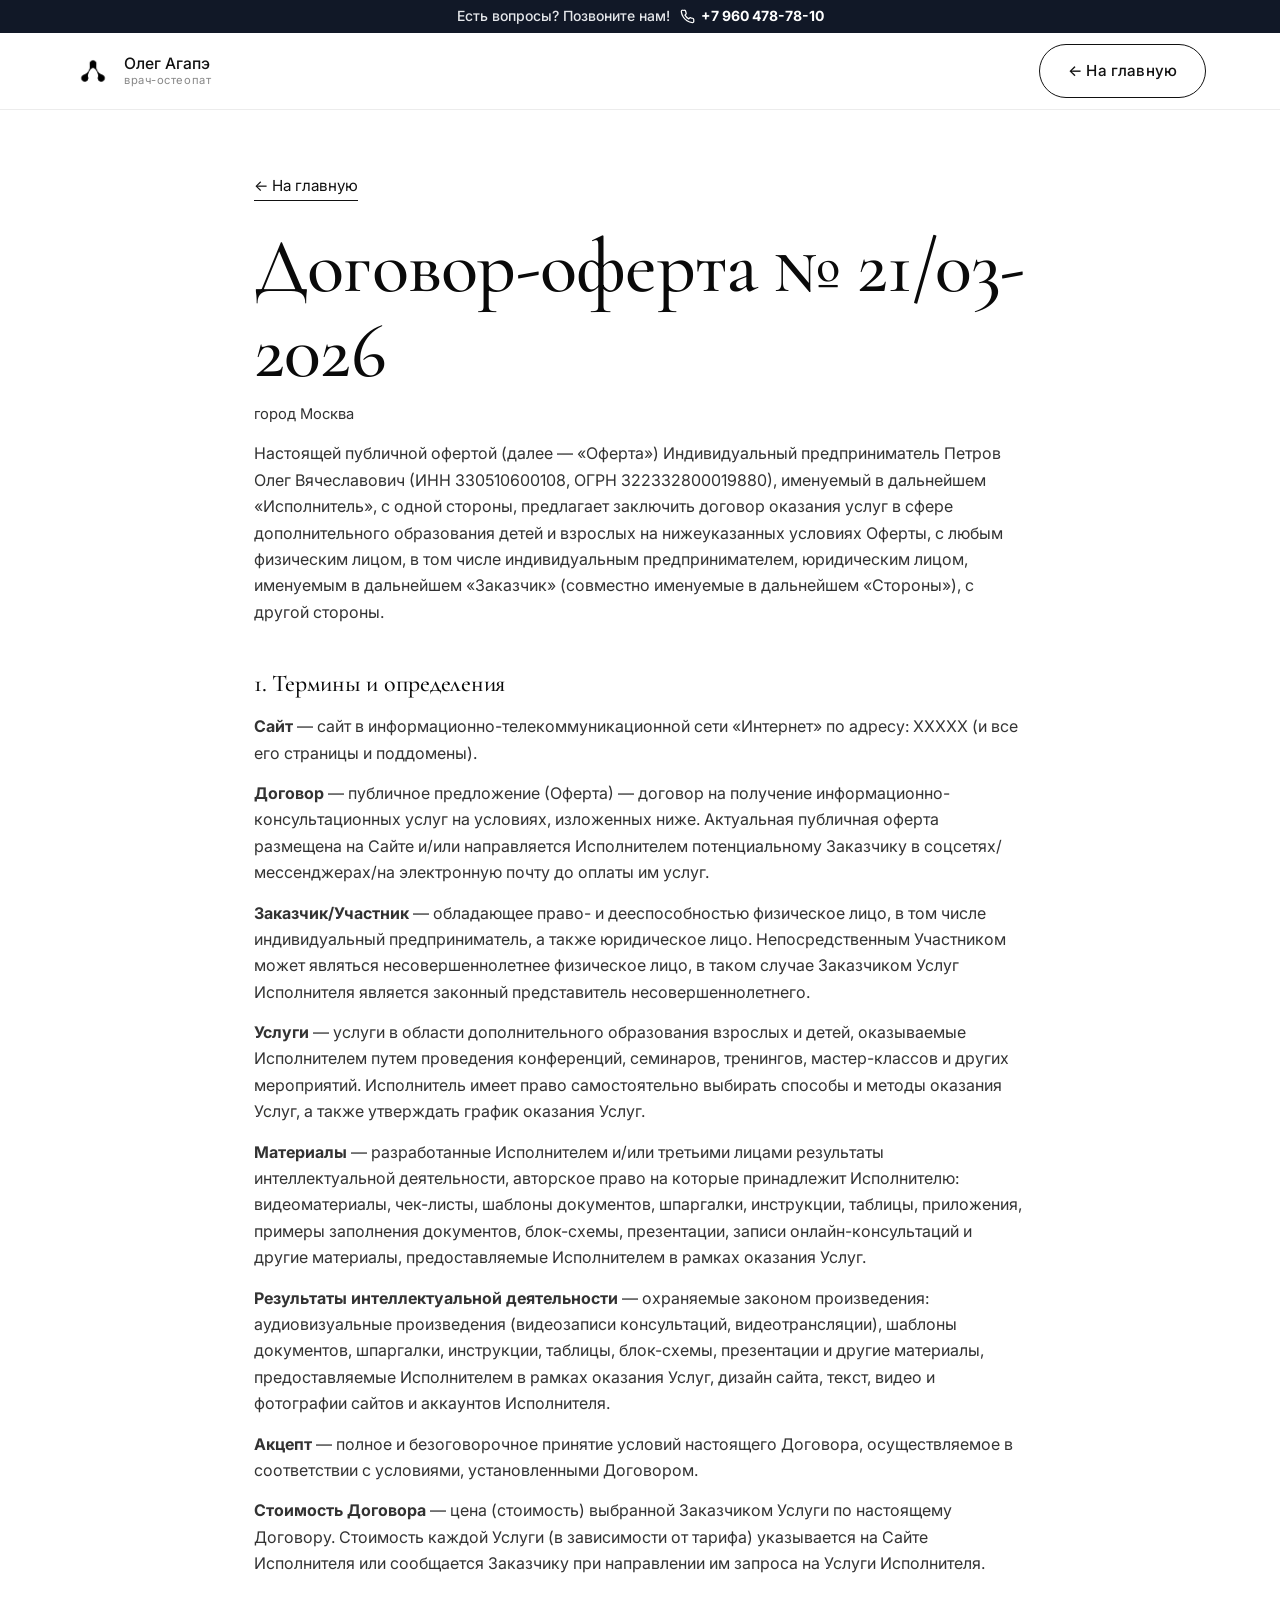
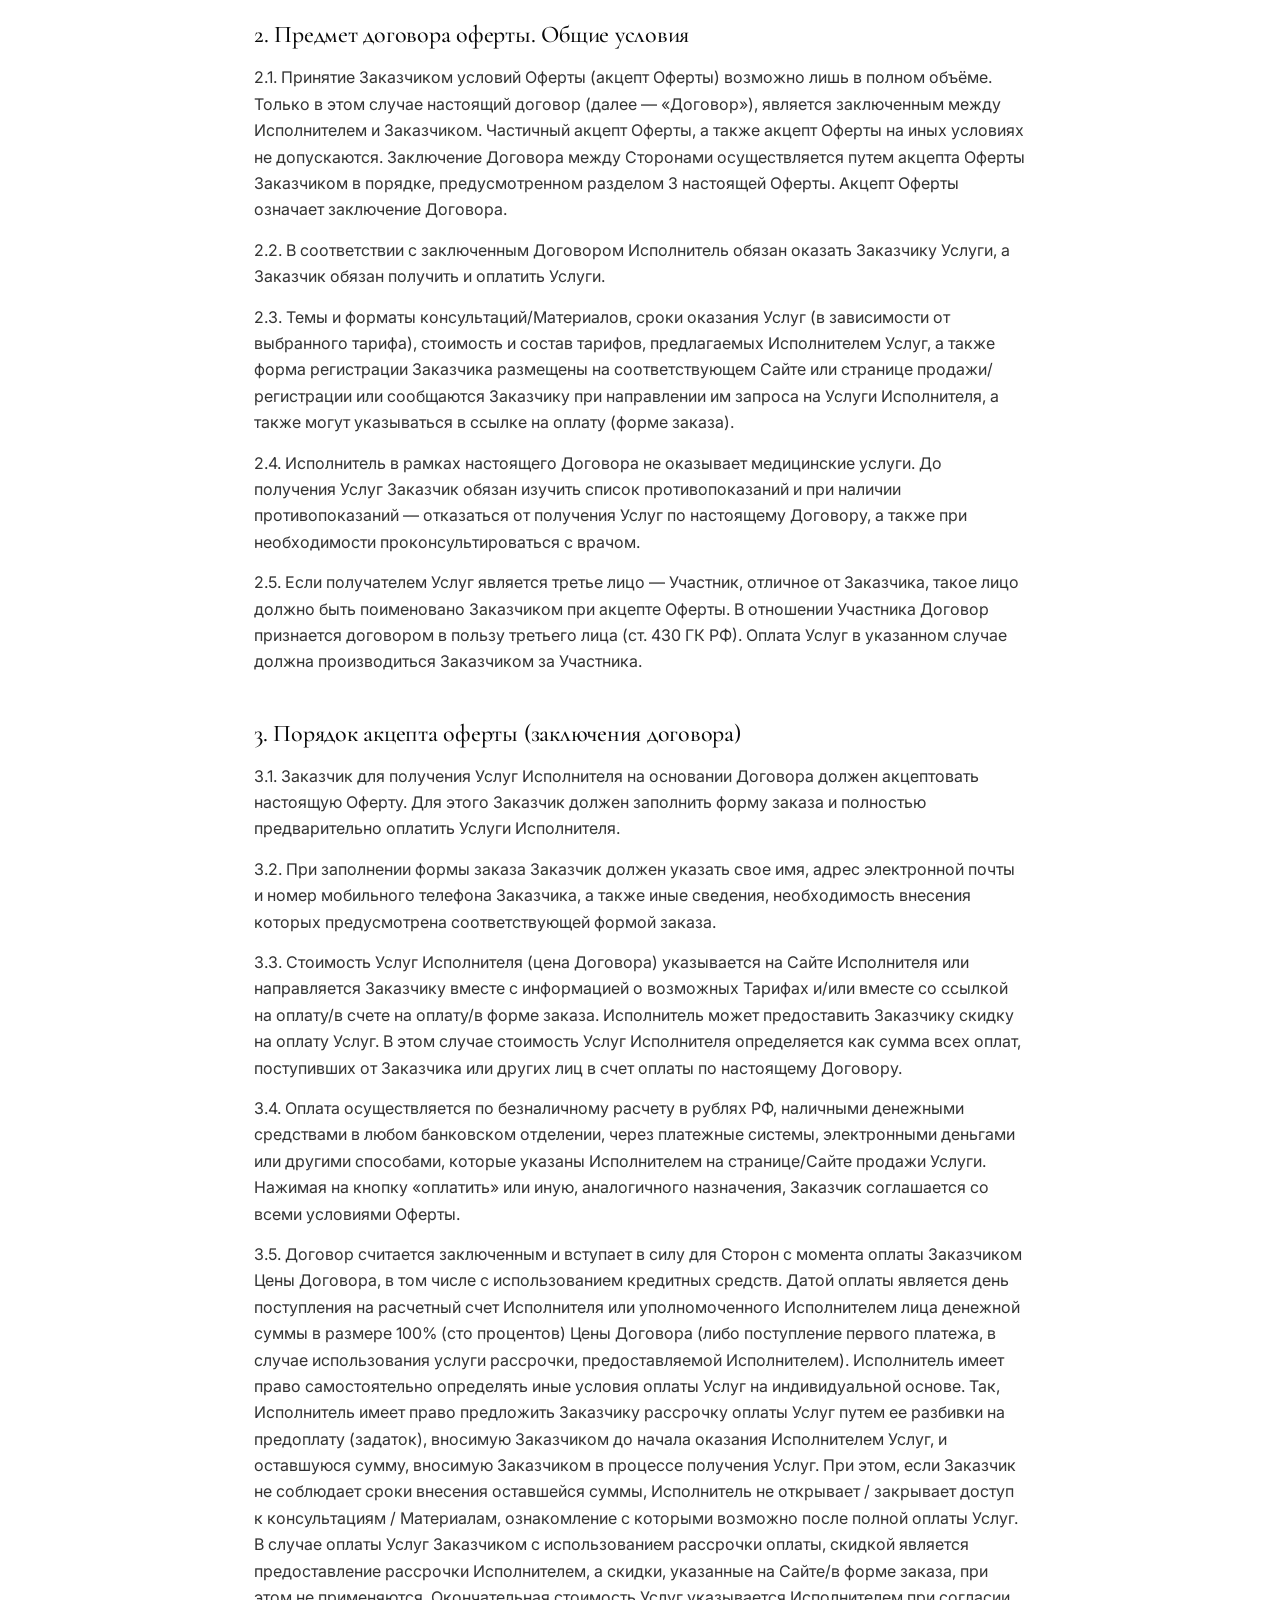
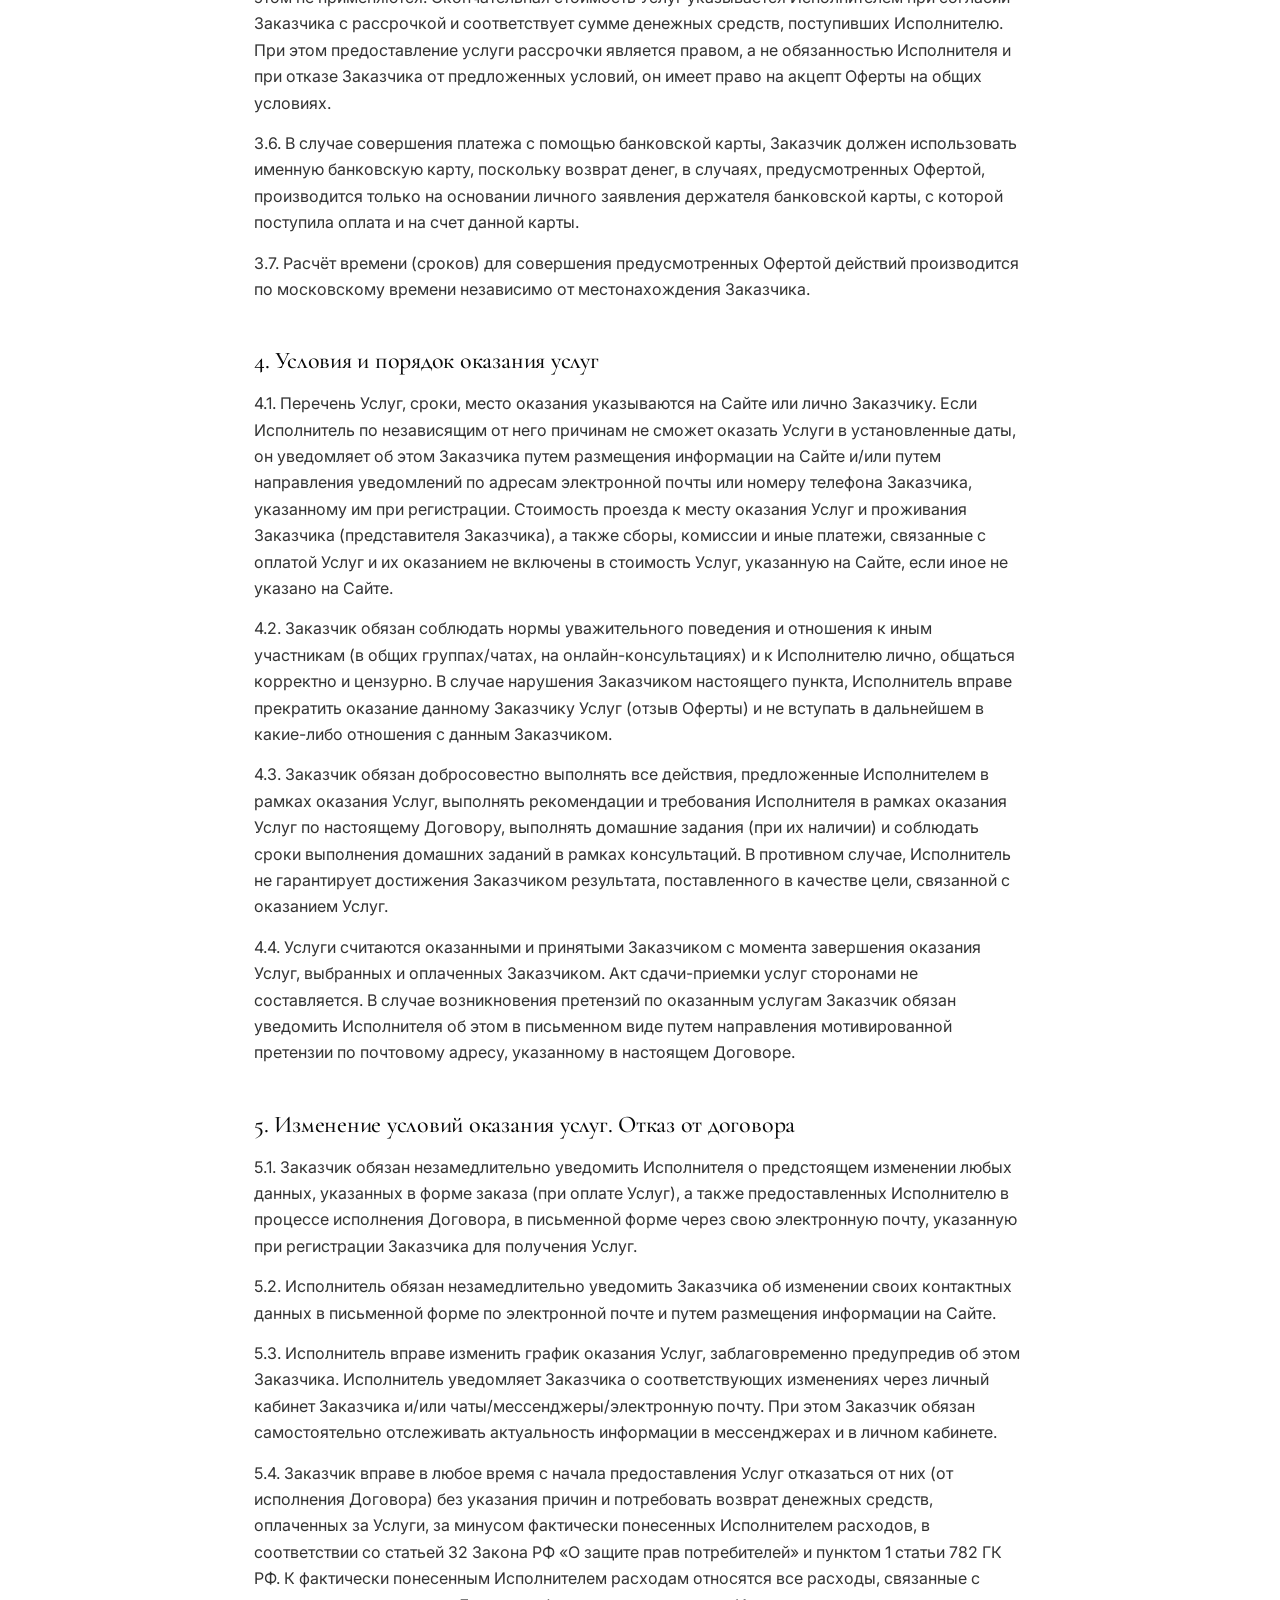
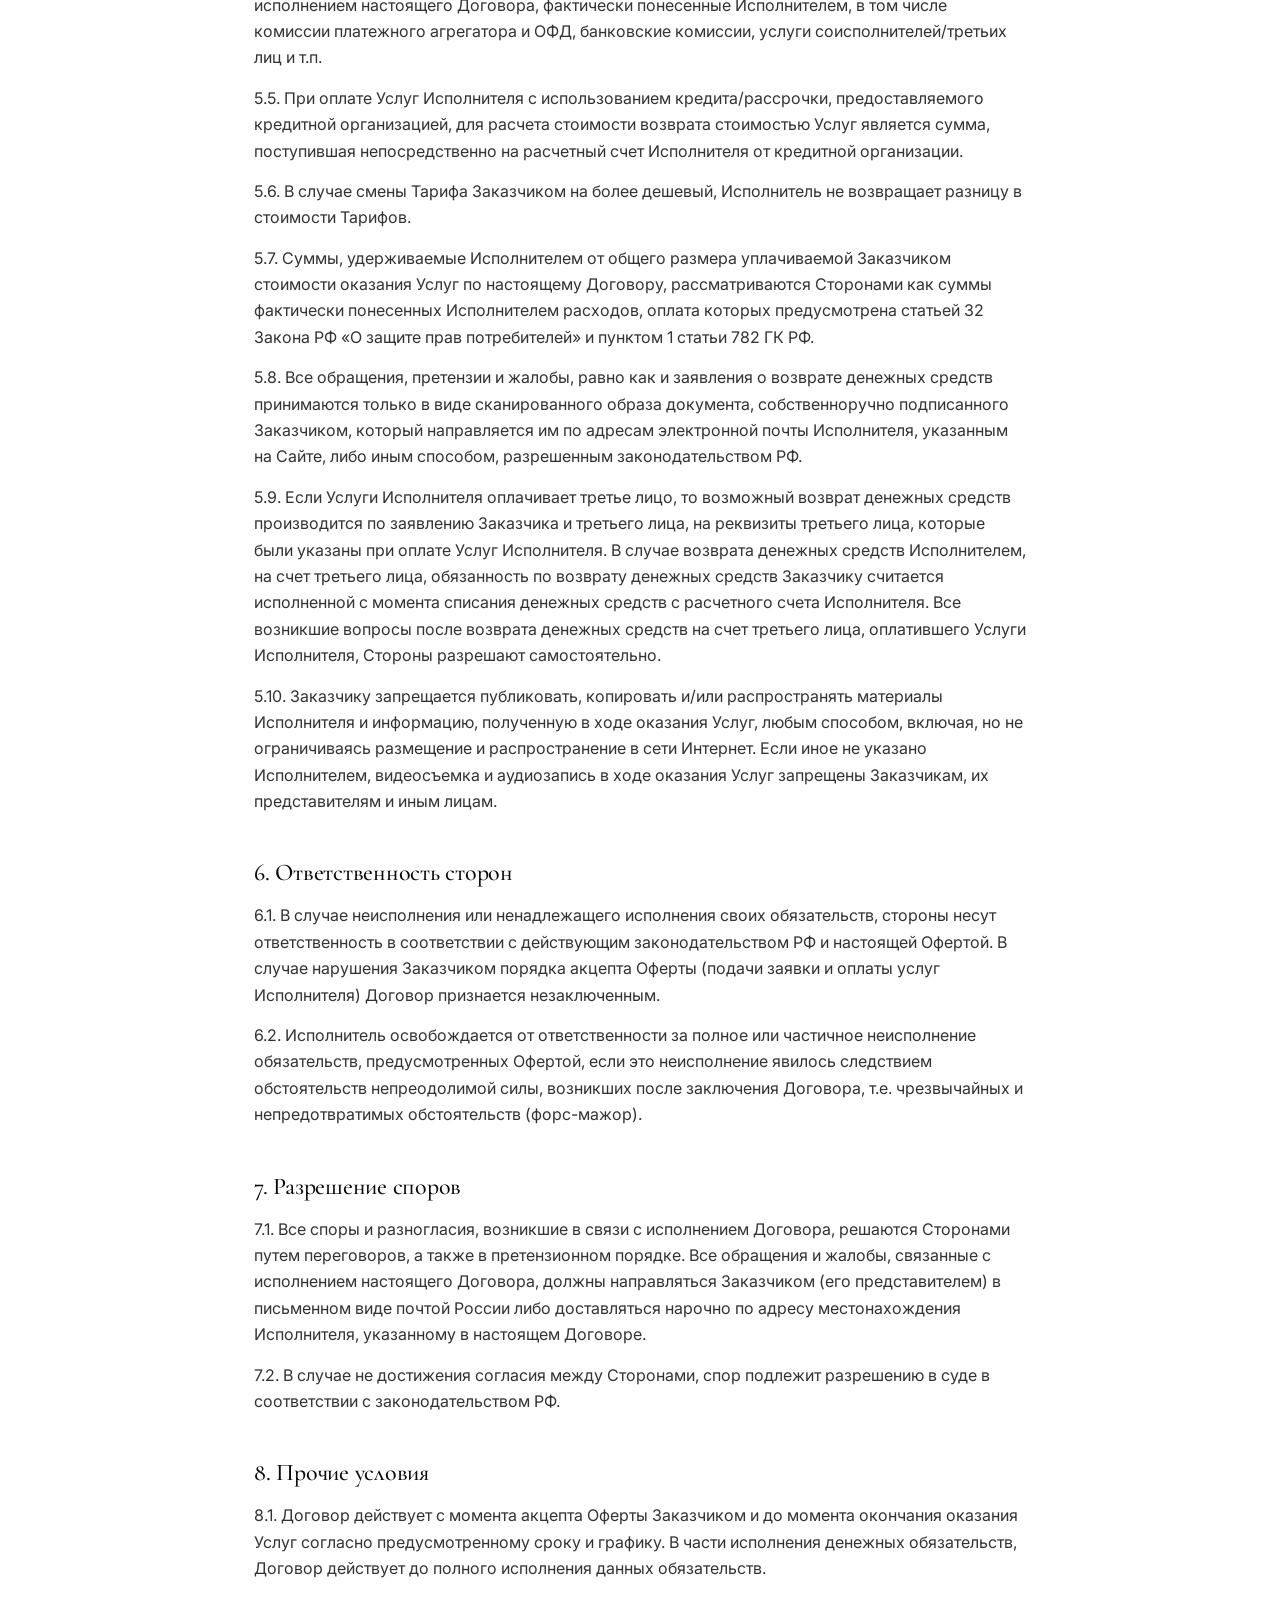
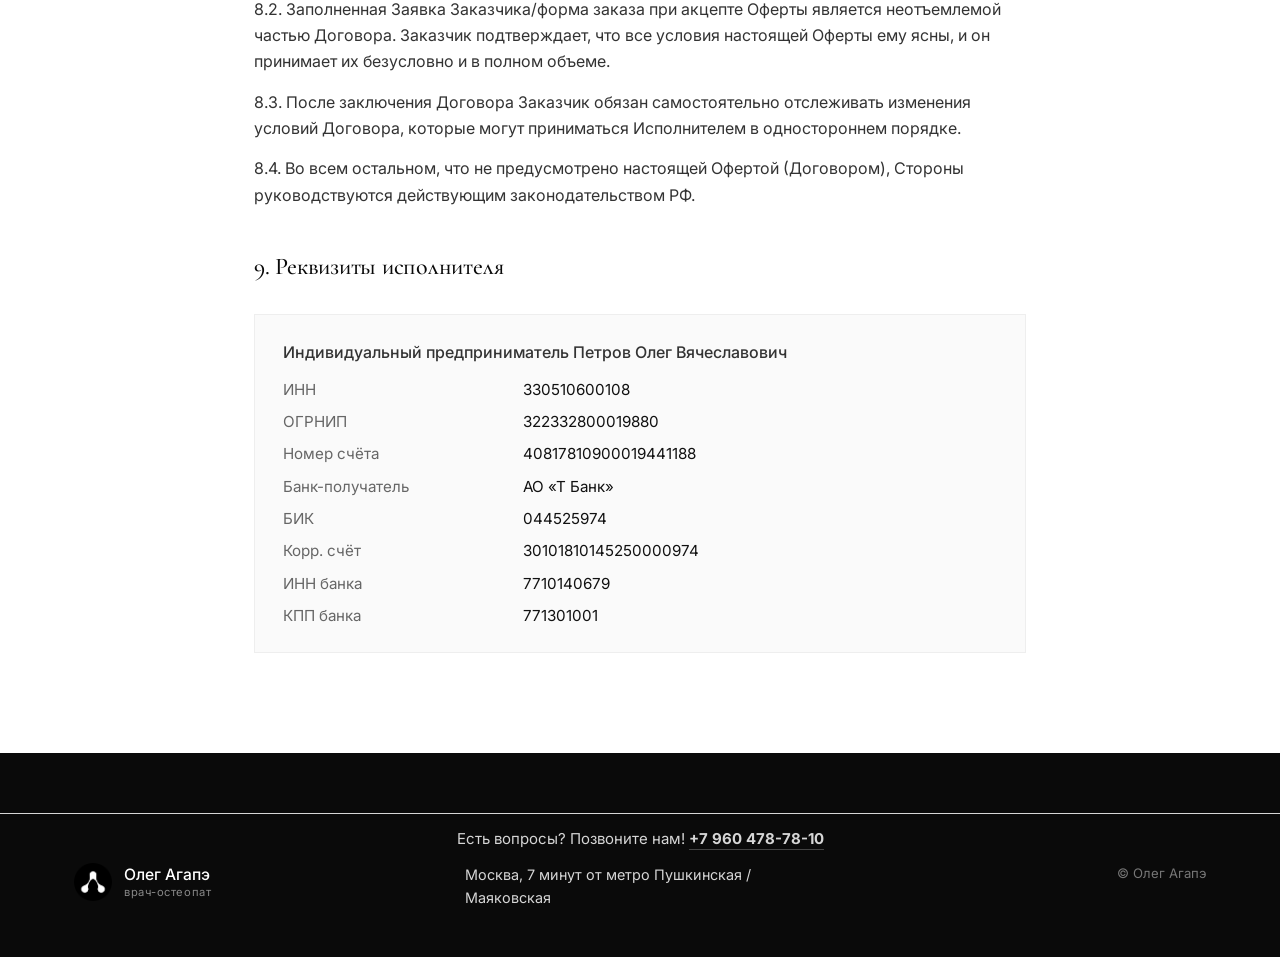
==== commit 959970d8: "Add «Есть вопросы? Позвоните нам!» phone +7 960 478-78-10 (top bar and footer) Co-Authored-By: Claud" ====
--- a/offer.html
+++ b/offer.html
@@ -56,6 +56,7 @@
             .offer__requisites dt { margin-top: 10px; }
         }
     </style>
+  <script src="call-us.js?v=1" defer></script>
 </head>
 <body>
 <header class="header is-scrolled">
--- a/styles.css
+++ b/styles.css
@@ -280,18 +280,22 @@
     cursor: pointer;
 }
 .diploma__img {
-    display: block;
+    display: flex;
+    align-items: center;
+    justify-content: center;
     aspect-ratio: 3 / 4;
-    background: #f4f4f4;
+    background: #fafafa;
     border: 1px solid #e6e6e6;
     overflow: hidden;
+    padding: 10px;
     transition: transform .25s ease, box-shadow .25s ease;
 }
 .diploma__img img {
-    width: 100%;
-    height: 100%;
-    object-fit: cover;
-    object-position: center;
+    max-width: 100%;
+    max-height: 100%;
+    width: auto;
+    height: auto;
+    object-fit: contain;
     display: block;
 }
 .diploma:hover .diploma__img,
@@ -512,12 +516,31 @@
     gap: 32px;
     flex-wrap: wrap;
 }
+.cta-band__text { max-width: 620px; }
 .cta-band p {
     margin: 0;
     font-family: 'Cormorant Garamond', Georgia, serif;
     font-size: 1.5rem;
     line-height: 1.3;
-    max-width: 560px;
+}
+.cta-band__links {
+    display: flex;
+    flex-wrap: wrap;
+    gap: 10px 16px;
+    margin-top: 18px;
+    font-family: 'Inter', system-ui, sans-serif;
+}
+.cta-band__link {
+    color: #fff;
+    font-size: 0.95rem;
+    border: 1px solid rgba(255, 255, 255, .3);
+    padding: 8px 16px;
+    border-radius: 999px;
+    transition: background .2s ease, border-color .2s ease;
+}
+.cta-band__link:hover {
+    background: rgba(255, 255, 255, .1);
+    border-color: rgba(255, 255, 255, .5);
 }
 .cta-band .btn--primary { background: #fff; color: #111; }
 .cta-band .btn--primary:hover { background: transparent; color: #fff; border-color: #fff; }
@@ -567,6 +590,143 @@
     font-size: 0.88rem;
     color: #888;
     letter-spacing: 0.05em;
+}
+
+/* ---------- Education ---------- */
+.education { background: #0a0a0a; color: #f0f0f0; }
+.education .eyebrow { color: #666; }
+.education .section__title { color: #fff; }
+
+.education__inner {
+    display: grid;
+    grid-template-columns: 1fr 380px;
+    gap: 80px;
+    align-items: start;
+}
+.education__lead {
+    font-size: 1.1rem;
+    color: #aaa;
+    max-width: 540px;
+    margin-bottom: 44px;
+    line-height: 1.65;
+}
+.education__tracks {
+    display: flex;
+    flex-direction: column;
+    gap: 0;
+    margin-bottom: 44px;
+}
+.education__tracks li {
+    padding: 22px 0;
+    border-top: 1px solid #1e1e1e;
+}
+.education__tracks li:last-child { border-bottom: 1px solid #1e1e1e; }
+.education__track-label {
+    display: block;
+    font-size: 0.75rem;
+    text-transform: uppercase;
+    letter-spacing: 0.2em;
+    color: #666;
+    margin-bottom: 8px;
+}
+.education__tracks p {
+    margin: 0;
+    color: #bbb;
+    font-size: 0.97rem;
+    line-height: 1.55;
+    max-width: 480px;
+}
+.education__cta {
+    background: #fff;
+    color: #111;
+    border-color: #fff;
+}
+.education__cta:hover {
+    background: transparent;
+    color: #fff;
+    border-color: rgba(255,255,255,.5);
+}
+
+/* Education card */
+.education__visual {
+    position: sticky;
+    top: 100px;
+}
+.education__card {
+    background: #111;
+    border: 1px solid #222;
+    padding: 40px 36px;
+    display: flex;
+    flex-direction: column;
+    gap: 0;
+}
+.education__card-eyebrow {
+    display: block;
+    font-size: 0.72rem;
+    text-transform: uppercase;
+    letter-spacing: 0.22em;
+    color: #555;
+    margin-bottom: 20px;
+}
+.education__card-title {
+    font-family: 'Cormorant Garamond', Georgia, serif;
+    font-size: 2.4rem;
+    font-weight: 500;
+    line-height: 1.1;
+    color: #fff;
+    margin: 0 0 28px;
+}
+.education__card-divider {
+    width: 40px;
+    height: 1px;
+    background: #333;
+    margin-bottom: 28px;
+}
+.education__card-list {
+    display: flex;
+    flex-direction: column;
+    gap: 14px;
+    margin-bottom: 36px;
+}
+.education__card-list li {
+    position: relative;
+    padding-left: 20px;
+    font-size: 0.95rem;
+    color: #888;
+    line-height: 1.4;
+}
+.education__card-list li::before {
+    content: '';
+    position: absolute;
+    left: 0;
+    top: 10px;
+    width: 10px;
+    height: 1px;
+    background: #444;
+}
+.education__card-link {
+    display: inline-block;
+    font-size: 0.95rem;
+    color: #fff;
+    border-bottom: 1px solid #444;
+    padding-bottom: 3px;
+    transition: border-color .2s ease;
+    align-self: flex-start;
+}
+.education__card-link:hover { border-color: #fff; }
+
+@media (max-width: 960px) {
+    .education__inner {
+        grid-template-columns: 1fr;
+        gap: 48px;
+    }
+    .education__visual { position: static; }
+    .education__card { padding: 32px 28px; }
+    .education__card-title { font-size: 2rem; }
+}
+@media (max-width: 520px) {
+    .education__card { padding: 28px 22px; }
+    .education__card-title { font-size: 1.7rem; }
 }
 
 /* ---------- Articles ---------- */
